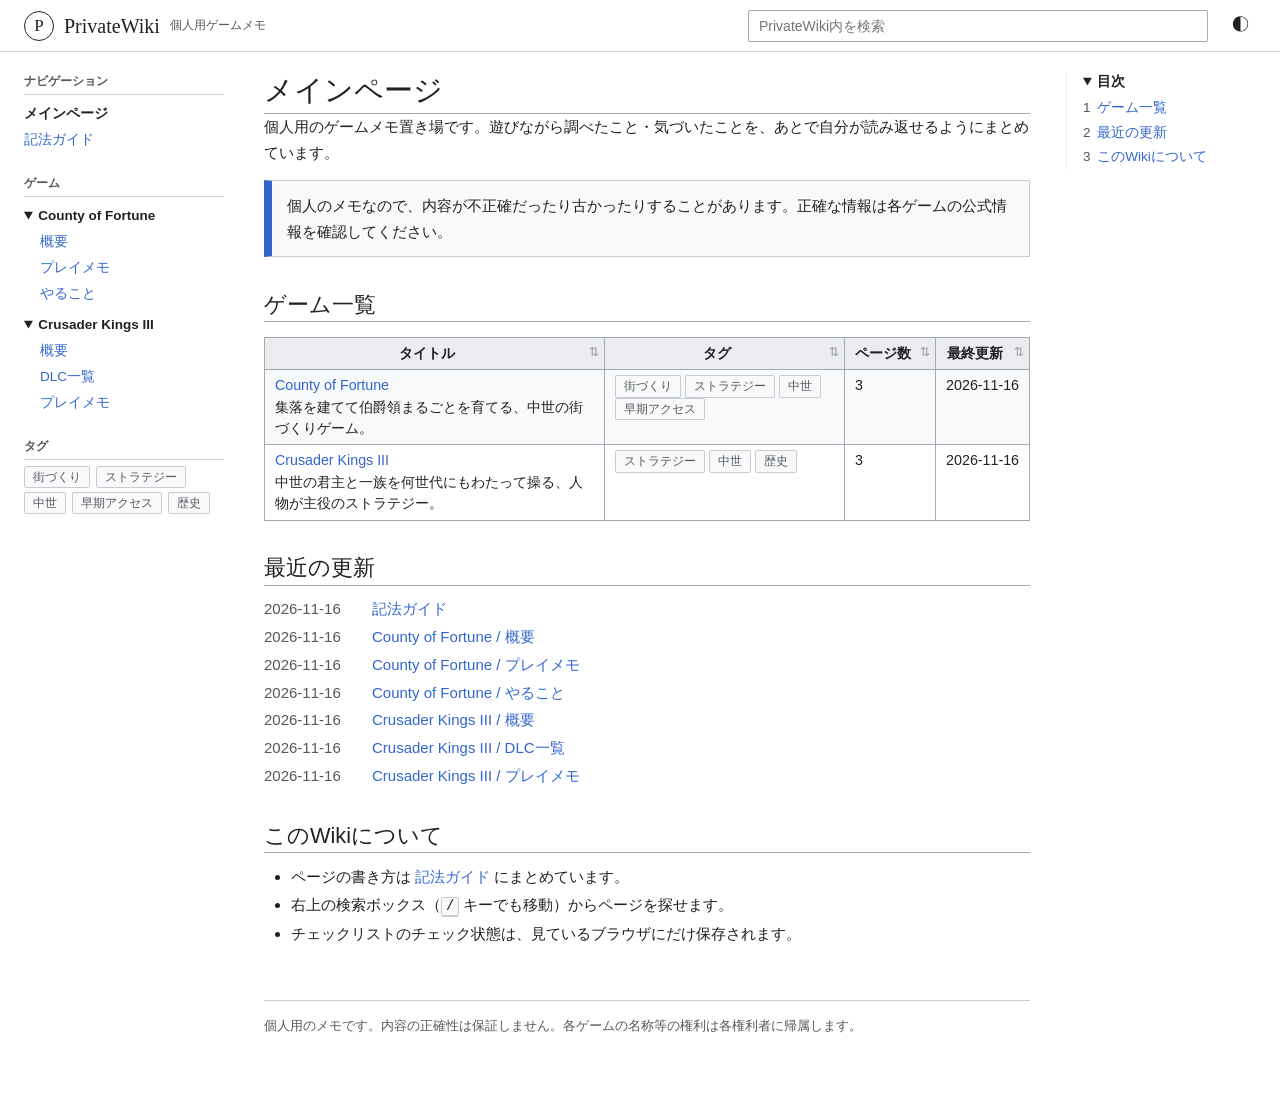
==== index.html @ 24b830d9 "first commit" ====
<!doctype html>
<html lang="ja">
<head>
<meta charset="utf-8">
<meta name="viewport" content="width=device-width, initial-scale=1">
<title>PrivateWiki</title>
<link rel="stylesheet" href="assets/wiki.css">
</head>
<body>
<noscript>このページの表示には JavaScript が必要です。</noscript>

<script type="text/markdown">
# メインページ

個人用のゲームメモ置き場です。遊びながら調べたこと・気づいたことを、あとで自分が読み返せるようにまとめています。

:::note
個人のメモなので、内容が不正確だったり古かったりすることがあります。正確な情報は各ゲームの公式情報を確認してください。
:::

## ゲーム一覧

<div data-wiki="games"></div>

## 最近の更新

<div data-wiki="recent" data-limit="10"></div>

## このWikiについて

- ページの書き方は [[記法ガイド]] にまとめています。
- 右上の検索ボックス（<kbd>/</kbd> キーでも移動）からページを探せます。
- チェックリストのチェック状態は、見ているブラウザにだけ保存されます。
</script>

<script src="assets/vendor/marked.min.js"></script>
<script src="assets/pages.js"></script>
<script src="assets/wiki.js"></script>
</body>
</html>
---- assets/wiki.css ----
/* PrivateWiki — Wikipedia風の共通スタイル */

:root {
  --bg: #ffffff;
  --bg-subtle: #f8f9fa;
  --bg-header: #eaecf0;
  --bg-stripe: #ffffff;
  --text: #202122;
  --text-sub: #54595d;
  --border: #a2a9b1;
  --border-light: #c8ccd1;
  --border-faint: #eaecf0;
  --link: #3366cc;
  --link-visited: #6b4ba1;
  --link-new: #d73333;
  --mark: #fef6a7;
  --note: #3366cc;
  --warn: #edab00;
  --stub: #72777d;
  --ok: #14866d;
  --shadow: 0 2px 10px rgba(0, 0, 0, 0.16);
  --font-sans: -apple-system, BlinkMacSystemFont, "Segoe UI", "Hiragino Kaku Gothic ProN",
    "Yu Gothic UI", "Meiryo", sans-serif;
  --font-serif: "Linux Libertine", Georgia, "Times New Roman", "Hiragino Mincho ProN",
    "Yu Mincho", "YuMincho", serif;
  --font-mono: Consolas, "SFMono-Regular", Menlo, "MS Gothic", monospace;
  --header-h: 52px;
  color-scheme: light;
}

:root[data-theme="dark"] {
  --bg: #101418;
  --bg-subtle: #1b1f24;
  --bg-header: #272c33;
  --bg-stripe: #14181d;
  --text: #eaecf0;
  --text-sub: #a2a9b1;
  --border: #5b6269;
  --border-light: #434a51;
  --border-faint: #2a2f36;
  --link: #88a3e8;
  --link-visited: #a799cd;
  --link-new: #fd7865;
  --mark: #6b5a00;
  --note: #6d8fe0;
  --warn: #d9a200;
  --stub: #8a9199;
  --ok: #2cb491;
  --shadow: 0 2px 12px rgba(0, 0, 0, 0.6);
  color-scheme: dark;
}

* {
  box-sizing: border-box;
}

html {
  scroll-padding-top: calc(var(--header-h) + 12px);
  -webkit-text-size-adjust: 100%;
}

body {
  margin: 0;
  background: var(--bg);
  color: var(--text);
  font-family: var(--font-sans);
  font-size: 15px;
  line-height: 1.7;
}

a {
  color: var(--link);
  text-decoration: none;
}

a:hover {
  text-decoration: underline;
}

a.new,
a.new:visited {
  color: var(--link-new);
}

mark {
  background: var(--mark);
  color: inherit;
  padding: 0 1px;
}

noscript {
  display: block;
  padding: 24px;
}

/* ---------- ヘッダー ---------- */

.site-header {
  position: sticky;
  top: 0;
  z-index: 20;
  display: flex;
  align-items: center;
  gap: 16px;
  height: var(--header-h);
  padding: 0 24px;
  background: var(--bg);
  border-bottom: 1px solid var(--border-light);
}

.logo {
  display: flex;
  align-items: center;
  gap: 10px;
  color: var(--text);
  font-family: var(--font-serif);
  font-size: 20px;
  white-space: nowrap;
}

.logo:hover {
  text-decoration: none;
}

.logo-mark {
  display: grid;
  place-items: center;
  width: 30px;
  height: 30px;
  border: 1px solid var(--text);
  border-radius: 50%;
  font-size: 17px;
  line-height: 1;
}

.logo small {
  color: var(--text-sub);
  font-family: var(--font-sans);
  font-size: 11.5px;
}

.search {
  position: relative;
  flex: 1;
  max-width: 460px;
  margin-left: auto;
}

.search input {
  width: 100%;
  height: 32px;
  padding: 0 10px;
  border: 1px solid var(--border);
  border-radius: 2px;
  background: var(--bg);
  color: var(--text);
  font: inherit;
  font-size: 14px;
}

.search input:focus {
  outline: 2px solid var(--link);
  outline-offset: -1px;
  border-color: var(--link);
}

.search-results {
  position: absolute;
  top: 100%;
  left: 0;
  right: 0;
  z-index: 30;
  max-height: 70vh;
  margin-top: 2px;
  overflow: auto;
  background: var(--bg);
  border: 1px solid var(--border);
  box-shadow: var(--shadow);
}

.search-results a {
  display: block;
  padding: 7px 12px;
  border-bottom: 1px solid var(--border-faint);
  color: var(--text);
}

.search-results a:hover,
.search-results a.sel {
  background: var(--bg-header);
  text-decoration: none;
}

.search-results .r-title {
  color: var(--link);
  font-weight: 600;
}

.search-results .r-sub {
  margin-left: 8px;
  color: var(--text-sub);
  font-size: 12px;
}

.search-results .r-snip {
  color: var(--text-sub);
  font-size: 12.5px;
  line-height: 1.5;
}

.search-note {
  padding: 8px 12px;
  color: var(--text-sub);
  font-size: 12.5px;
}

.icon-btn {
  display: inline-grid;
  place-items: center;
  width: 32px;
  height: 32px;
  flex: none;
  padding: 0;
  border: 1px solid transparent;
  border-radius: 2px;
  background: none;
  color: var(--text);
  font: inherit;
  font-size: 17px;
  cursor: pointer;
}

.icon-btn:hover {
  background: var(--bg-header);
}

.menu-btn {
  display: none;
}

/* ---------- レイアウト ---------- */

.layout {
  display: grid;
  grid-template-columns: 200px minmax(0, 1fr);
  column-gap: 40px;
  max-width: 1440px;
  margin: 0 auto;
  padding: 20px 24px 64px;
}

.sidebar {
  position: sticky;
  top: calc(var(--header-h) + 20px);
  align-self: start;
  max-height: calc(100vh - var(--header-h) - 40px);
  overflow: auto;
  font-size: 13.5px;
  line-height: 1.5;
}

.sidebar h2 {
  margin: 0 0 6px;
  padding-bottom: 4px;
  border-bottom: 1px solid var(--border-light);
  color: var(--text-sub);
  font-size: 12px;
  font-weight: 600;
}

.sidebar section {
  margin-bottom: 20px;
}

.sidebar ul {
  margin: 0;
  padding: 0;
  list-style: none;
}

.sidebar li {
  padding: 3px 0;
}

.sidebar details {
  margin-bottom: 4px;
}

.sidebar summary {
  padding: 3px 0;
  cursor: pointer;
  font-weight: 600;
}

.sidebar details ul {
  padding-left: 16px;
}

.sidebar .tags {
  display: flex;
  flex-wrap: wrap;
  gap: 4px 6px;
}

.backdrop {
  display: none;
}

.content {
  display: grid;
  grid-template-columns: minmax(0, 1fr);
  min-width: 0;
  max-width: 1160px;
}

.content > * {
  min-width: 0;
}

/* ---------- ページ見出しまわり ---------- */

.breadcrumb {
  margin-bottom: 6px;
  color: var(--text-sub);
  font-size: 12.5px;
}

.breadcrumb .sep {
  margin: 0 6px;
}

.page-title {
  margin: 0;
  padding-bottom: 4px;
  border-bottom: 1px solid var(--border);
  font-size: 1.9em;
  font-weight: 400;
  line-height: 1.3;
}

.page-title.has-tabs {
  border-bottom: 0;
  padding-bottom: 0;
}

.page-tabs {
  display: flex;
  flex-wrap: wrap;
  gap: 0 4px;
  border-bottom: 1px solid var(--border);
  font-size: 13.5px;
}

.page-tabs a,
.page-tabs strong {
  margin-bottom: -1px;
  padding: 6px 10px 5px;
  border-bottom: 2px solid transparent;
}

.page-tabs strong {
  border-bottom-color: var(--text);
}

.page-meta {
  display: flex;
  flex-wrap: wrap;
  align-items: center;
  gap: 4px 8px;
  margin: 8px 0 18px;
  color: var(--text-sub);
  font-size: 12.5px;
}

.badge,
.tag {
  display: inline-block;
  padding: 0 8px;
  border: 1px solid var(--border-light);
  border-radius: 2px;
  background: var(--bg-subtle);
  color: var(--text-sub);
  font-size: 12px;
  line-height: 1.7;
  white-space: nowrap;
}

a.tag:hover {
  border-color: var(--link);
  color: var(--link);
  text-decoration: none;
}

.badge {
  border-color: currentColor;
  background: none;
  font-weight: 600;
}

.badge.playing {
  color: var(--ok);
}

.badge.cleared {
  color: var(--note);
}

.badge.paused {
  color: var(--warn);
}

/* ---------- 目次 ---------- */

.toc {
  justify-self: start;
  min-width: 220px;
  max-width: 100%;
  margin: 0 0 18px;
  padding: 8px 16px 10px;
  border: 1px solid var(--border);
  background: var(--bg-subtle);
  font-size: 13.5px;
  line-height: 1.5;
}

.toc-title {
  cursor: pointer;
  font-weight: 700;
}

.toc[open] > .toc-title {
  margin-bottom: 4px;
}

.nowrap {
  white-space: nowrap;
}

.toc ol {
  margin: 0;
  padding: 0;
  list-style: none;
}

.toc ol ol {
  padding-left: 1.4em;
}

.toc a {
  display: block;
  padding: 2px 0;
}

.toc .num {
  margin-right: 0.5em;
  color: var(--text-sub);
}

.toc a.active {
  color: var(--text);
  font-weight: 600;
}

@media (min-width: 1200px) {
  .content {
    grid-template-columns: minmax(0, 1fr) 190px;
    column-gap: 36px;
  }

  .content > * {
    grid-column: 1;
  }

  .content > .toc {
    grid-column: 2;
    grid-row: 1 / span 8;
    position: sticky;
    top: calc(var(--header-h) + 20px);
    align-self: start;
    justify-self: stretch;
    min-width: 0;
    max-height: calc(100vh - var(--header-h) - 40px);
    margin: 0;
    padding: 0 0 0 16px;
    overflow: auto;
    border: 0;
    border-left: 1px solid var(--border-faint);
    background: none;
  }
}

/* ---------- 本文 ---------- */

.body {
  overflow-wrap: break-word;
}

.body::after {
  content: "";
  display: block;
  clear: both;
}

.body > :first-child {
  margin-top: 0;
}

.body a:visited {
  color: var(--link-visited);
}

.body a.external::after {
  content: "↗";
  margin-left: 2px;
  font-size: 0.8em;
}

.body h2 {
  margin: 1.5em 0 0.5em;
  padding-bottom: 2px;
  border-bottom: 1px solid var(--border);
  font-size: 1.45em;
  font-weight: 400;
  line-height: 1.35;
}

.body h3 {
  margin: 1.3em 0 0.3em;
  font-size: 1.2em;
  line-height: 1.4;
}

.body h4 {
  margin: 1.1em 0 0.2em;
  font-size: 1.05em;
}

.body p {
  margin: 0.5em 0;
}

.body ul,
.body ol {
  margin: 0.4em 0;
  padding-left: 1.8em;
}

.body li {
  margin: 0.15em 0;
}

.body img {
  max-width: 100%;
  height: auto;
}

.body hr {
  height: 1px;
  margin: 1.5em 0;
  border: 0;
  background: var(--border-light);
}

.body blockquote {
  margin: 1em 0;
  padding: 0.2em 1em;
  border-left: 4px solid var(--border-light);
  color: var(--text-sub);
}

.body code,
.body kbd {
  padding: 1px 4px;
  border: 1px solid var(--border-faint);
  border-radius: 2px;
  background: var(--bg-subtle);
  font-family: var(--font-mono);
  font-size: 0.92em;
}

.body kbd {
  border-color: var(--border-light);
  box-shadow: 0 1px 0 var(--border-light);
}

.body pre {
  margin: 1em 0;
  padding: 0.8em 1em;
  overflow: auto;
  border: 1px solid var(--border-light);
  background: var(--bg-subtle);
  line-height: 1.5;
}

.body pre code {
  padding: 0;
  border: 0;
  background: none;
}

/* 表（wikitable） */

.table-wrap {
  margin: 1em 0;
  overflow-x: auto;
}

.body table {
  border-collapse: collapse;
  border: 1px solid var(--border);
  background: var(--bg-subtle);
  font-size: 0.95em;
  line-height: 1.5;
}

.body th,
.body td {
  padding: 0.35em 0.7em;
  border: 1px solid var(--border);
  vertical-align: top;
}

.body th {
  background: var(--bg-header);
  text-align: center;
}

.body tbody tr:nth-child(even) > td {
  background: var(--bg-stripe);
}

.body th.sortable {
  position: relative;
  padding-right: 1.7em;
  cursor: pointer;
  user-select: none;
  white-space: nowrap;
}

.body th.sortable::after {
  content: "⇅";
  position: absolute;
  right: 0.45em;
  opacity: 0.4;
  font-size: 0.85em;
  font-weight: 400;
}

.body th[aria-sort="ascending"]::after {
  content: "▲";
  opacity: 1;
}

.body th[aria-sort="descending"]::after {
  content: "▼";
  opacity: 1;
}

/* 基礎情報ボックス（infobox） */

.body table.infobox {
  float: right;
  clear: right;
  width: 300px;
  margin: 0 0 16px 24px;
  font-size: 0.9em;
}

.infobox caption {
  padding: 0.35em 0.6em;
  border: 1px solid var(--border);
  border-bottom: 0;
  background: var(--bg-header);
  font-size: 1.1em;
  font-weight: 700;
}

.infobox th {
  width: 34%;
  text-align: left;
  white-space: nowrap;
}

.body .infobox tbody tr > td {
  background: var(--bg-subtle);
}

.infobox td.infobox-full {
  text-align: center;
}

/* 折りたたみ・囲み */

details.spoiler {
  margin: 1em 0;
  border: 1px solid var(--border-light);
  background: var(--bg-subtle);
}

details.spoiler > summary {
  padding: 0.4em 0.9em;
  cursor: pointer;
  font-weight: 600;
}

details.spoiler[open] > summary {
  border-bottom: 1px solid var(--border-light);
}

details.spoiler > :not(summary) {
  margin-right: 0.9rem;
  margin-left: 0.9rem;
}

details.spoiler > ul,
details.spoiler > ol {
  margin-left: 0.2rem;
}

.box {
  margin: 1em 0;
  padding: 0.3em 1em;
  overflow: hidden;
  border: 1px solid var(--border-light);
  border-left: 8px solid var(--note);
  background: var(--bg-subtle);
}

.box-warn {
  border-left-color: var(--warn);
}

.box-stub {
  border-left-color: var(--stub);
  color: var(--text-sub);
  font-size: 0.95em;
}

.box-title {
  font-weight: 700;
}

/* チェックリスト */

.body ul.task-list {
  padding-left: 0.3em;
  list-style: none;
}

.task-list label {
  cursor: pointer;
}

.task-list input {
  margin: 0 0.5em 0 0;
  vertical-align: -1px;
}

.task-list li.done > label {
  color: var(--text-sub);
}

.task-progress {
  display: flex;
  align-items: center;
  gap: 10px;
  margin: 0.6em 0 0.2em;
  color: var(--text-sub);
  font-size: 12.5px;
}

.task-progress progress {
  width: 160px;
  height: 8px;
  accent-color: var(--ok);
}

/* メインページ用 */

.recent {
  list-style: none;
  padding-left: 0 !important;
}

.recent time {
  display: inline-block;
  min-width: 7.2em;
  color: var(--text-sub);
  font-variant-numeric: tabular-nums;
}

/* ---------- フッター ---------- */

.page-footer {
  margin-top: 48px;
  padding-top: 12px;
  border-top: 1px solid var(--border-light);
  color: var(--text-sub);
  font-size: 12.5px;
}

.page-footer p {
  margin: 0.2em 0;
}

/* ---------- 狭い画面 ---------- */

@media (max-width: 899px) {
  .site-header {
    gap: 10px;
    padding: 0 12px;
  }

  .menu-btn {
    display: inline-grid;
  }

  .logo small {
    display: none;
  }

  .layout {
    grid-template-columns: minmax(0, 1fr);
    padding: 14px 16px 48px;
  }

  .sidebar {
    position: fixed;
    top: var(--header-h);
    bottom: 0;
    left: 0;
    z-index: 15;
    width: 270px;
    max-width: 85vw;
    max-height: none;
    padding: 18px 18px 32px;
    border-right: 1px solid var(--border-light);
    background: var(--bg);
    font-size: 15px;
    transform: translateX(-100%);
    transition: transform 0.18s ease;
    visibility: hidden;
  }

  .nav-open .sidebar {
    transform: none;
    visibility: visible;
    box-shadow: var(--shadow);
  }

  .nav-open .backdrop {
    display: block;
    position: fixed;
    inset: var(--header-h) 0 0 0;
    z-index: 14;
    background: rgba(0, 0, 0, 0.35);
  }

  .page-title {
    font-size: 1.6em;
  }
}

@media (max-width: 699px) {
  .body table.infobox {
    float: none;
    width: 100%;
    margin: 0 0 16px;
  }

  .logo-text {
    display: none;
  }

  .toc {
    justify-self: stretch;
  }
}

@media (prefers-reduced-motion: reduce) {
  .sidebar {
    transition: none;
  }
}

/* ---------- 印刷 ---------- */

@media print {
  .site-header,
  .sidebar,
  .page-tabs,
  .toc,
  .backdrop {
    display: none !important;
  }

  .layout {
    display: block;
    padding: 0;
  }

  details.spoiler > summary {
    list-style: none;
  }
}
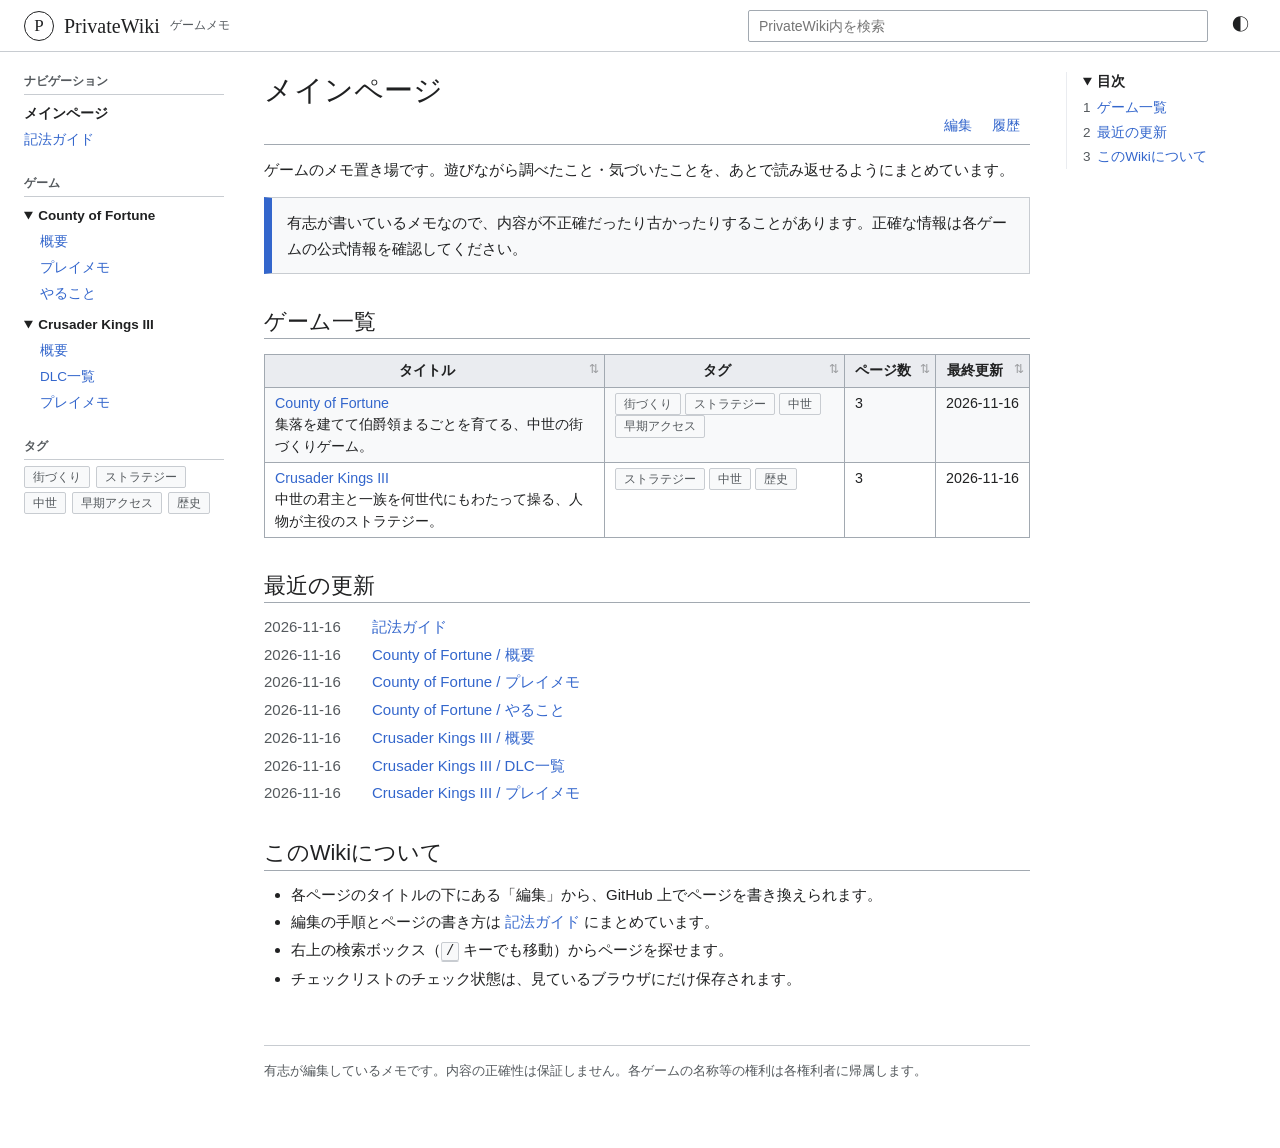
==== commit f17037e0: "共同編集に向けた修正" ====
--- a/index.html
+++ b/index.html
@@ -12,10 +12,10 @@
 <script type="text/markdown">
 # メインページ
 
-個人用のゲームメモ置き場です。遊びながら調べたこと・気づいたことを、あとで自分が読み返せるようにまとめています。
+ゲームのメモ置き場です。遊びながら調べたこと・気づいたことを、あとで読み返せるようにまとめています。
 
 :::note
-個人のメモなので、内容が不正確だったり古かったりすることがあります。正確な情報は各ゲームの公式情報を確認してください。
+有志が書いているメモなので、内容が不正確だったり古かったりすることがあります。正確な情報は各ゲームの公式情報を確認してください。
 :::
 
 ## ゲーム一覧
@@ -28,7 +28,8 @@
 
 ## このWikiについて
 
-- ページの書き方は [[記法ガイド]] にまとめています。
+- 各ページのタイトルの下にある「編集」から、GitHub 上でページを書き換えられます。
+- 編集の手順とページの書き方は [[記法ガイド]] にまとめています。
 - 右上の検索ボックス（<kbd>/</kbd> キーでも移動）からページを探せます。
 - チェックリストのチェック状態は、見ているブラウザにだけ保存されます。
 </script>
--- a/assets/wiki.css
+++ b/assets/wiki.css
@@ -330,7 +330,7 @@
 }
 
 .page-title {
-  margin: 0;
+  margin: 0 0 12px;
   padding-bottom: 4px;
   border-bottom: 1px solid var(--border);
   font-size: 1.9em;
@@ -339,6 +339,7 @@
 }
 
 .page-title.has-tabs {
+  margin-bottom: 0;
   border-bottom: 0;
   padding-bottom: 0;
 }
@@ -347,6 +348,7 @@
   display: flex;
   flex-wrap: wrap;
   gap: 0 4px;
+  margin-bottom: 12px;
   border-bottom: 1px solid var(--border);
   font-size: 13.5px;
 }
@@ -362,12 +364,17 @@
   border-bottom-color: var(--text);
 }
 
+.page-actions {
+  display: flex;
+  margin-left: auto;
+}
+
 .page-meta {
   display: flex;
   flex-wrap: wrap;
   align-items: center;
   gap: 4px 8px;
-  margin: 8px 0 18px;
+  margin: -2px 0 18px;
   color: var(--text-sub);
   font-size: 12.5px;
 }
